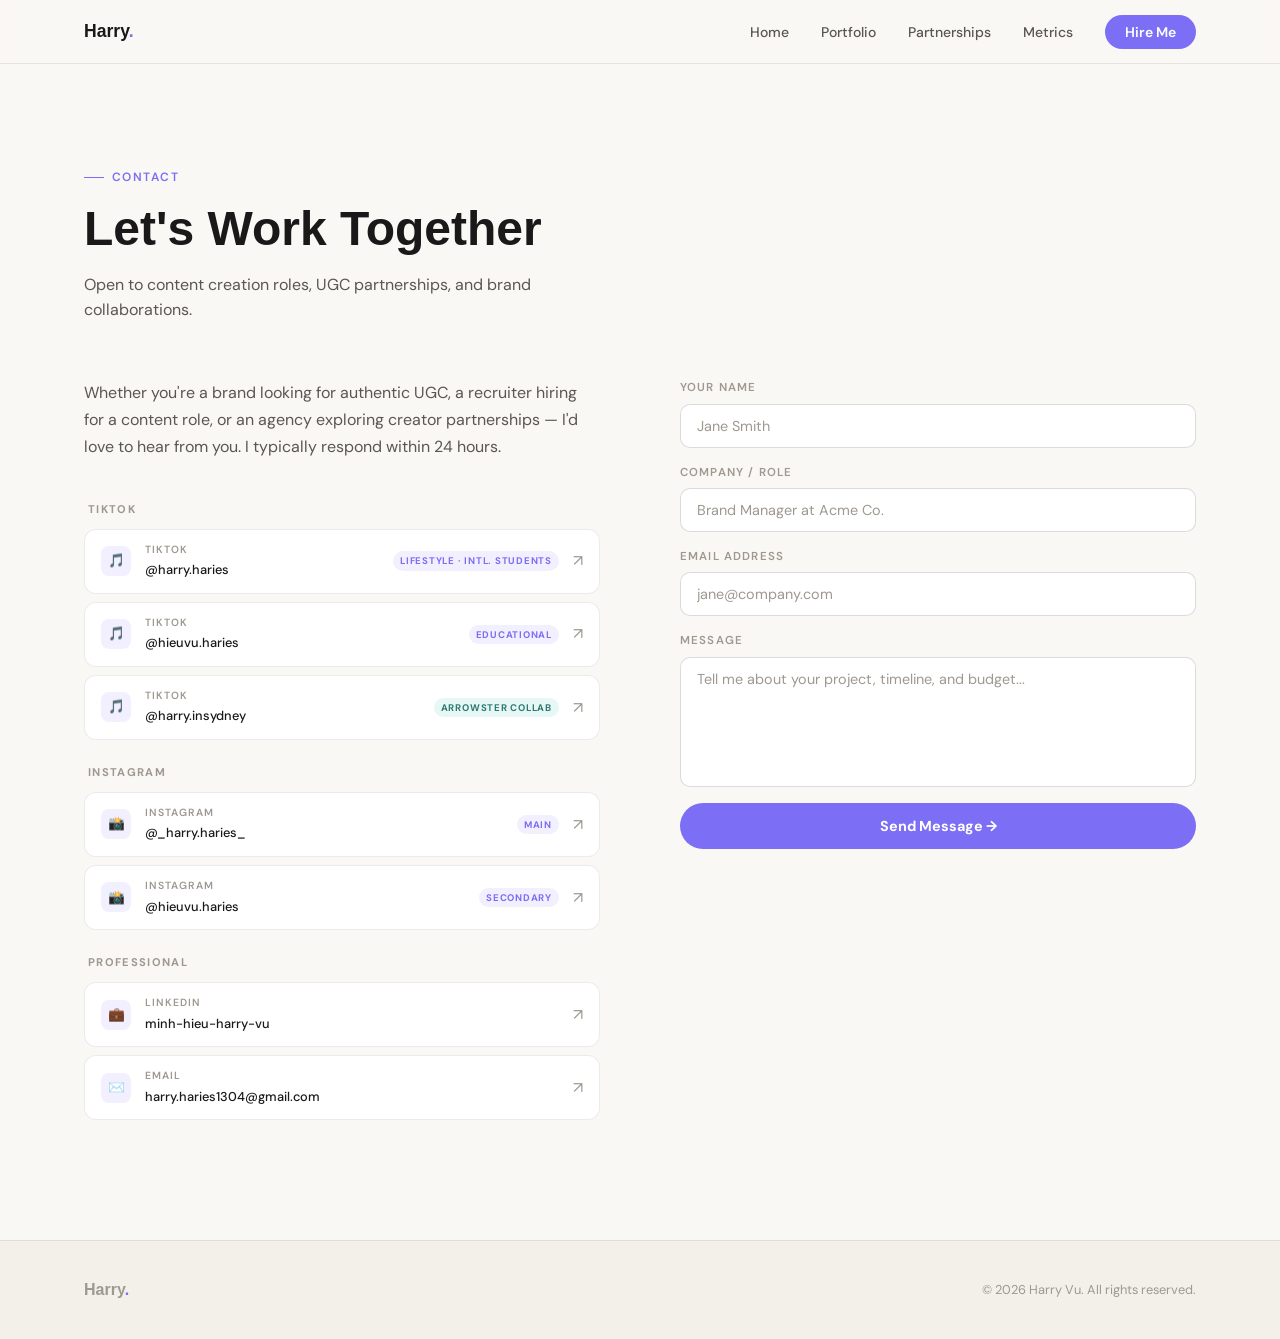
==== contact.html @ c38a1aeb "Add social media links and styles to contact page" ====
<!DOCTYPE html>
<html lang="en">
<head>
  <meta charset="UTF-8" />
  <meta name="viewport" content="width=device-width, initial-scale=1.0" />
  <title>Contact — Harry Vu</title>
  <link rel="stylesheet" href="styles.css" />
  <style>
    /* ---- Contact page extras ---- */
    .social-group {
      margin-bottom: 24px;
    }
    .social-group__label {
      font-size: 0.7rem;
      font-weight: 700;
      text-transform: uppercase;
      letter-spacing: 0.12em;
      color: var(--text-dim);
      margin-bottom: 10px;
      padding-left: 4px;
    }
    .social-group .contact-links {
      gap: 8px;
    }
    /* Compact variant for grouped links */
    .contact-link--compact {
      padding: 12px 16px;
    }
    .contact-link--compact .contact-link__icon {
      width: 30px;
      height: 30px;
      font-size: 0.85rem;
      border-radius: 8px;
    }
    .contact-link--compact .contact-link__platform {
      font-size: 0.65rem;
    }
    .contact-link--compact .contact-link__value {
      font-size: 0.8rem;
    }
    /* Channel badge */
    .contact-link__badge {
      font-size: 0.6rem;
      font-weight: 700;
      letter-spacing: 0.08em;
      text-transform: uppercase;
      background: var(--accent-dim);
      color: var(--accent);
      padding: 2px 7px;
      border-radius: 100px;
      white-space: nowrap;
    }
    .contact-link__badge--teal {
      background: rgba(124,212,200,0.18);
      color: #2e7a72;
    }
  </style>
</head>
<body>
 
  <nav class="nav">
    <div class="nav__inner">
      <a href="index.html" class="nav__logo">Harry<span>.</span></a>
      <ul class="nav__links">
        <li><a href="index.html">Home</a></li>
        <li><a href="portfolio.html">Portfolio</a></li>
        <li><a href="partnerships.html">Partnerships</a></li>
        <li><a href="metrics.html">Metrics</a></li>
        <li><a href="contact.html" class="nav__cta">Hire Me</a></li>
      </ul>
      <button class="nav__hamburger" aria-label="Menu">
        <span></span><span></span><span></span>
      </button>
    </div>
  </nav>
  <div class="nav__mobile">
    <a href="index.html">Home</a>
    <a href="portfolio.html">Portfolio</a>
    <a href="partnerships.html">Partnerships</a>
    <a href="metrics.html">Metrics</a>
    <a href="contact.html">Hire Me →</a>
  </div>
 
  <div style="padding-top: var(--nav-h);"></div>
  <section class="section">
    <div class="container">
 
      <span class="label fade-in">Contact</span>
      <h1 class="section-title fade-in delay-1">Let's Work Together</h1>
      <p class="section-sub fade-in delay-2">
        Open to content creation roles, UGC partnerships, and brand collaborations.
      </p>
 
      <div class="contact-grid fade-in delay-2">
 
        <!-- ===== LEFT: Social links grouped ===== -->
        <div>
          <p class="contact-cta">
            Whether you're a brand looking for authentic UGC, a recruiter hiring for a content role, or an agency exploring creator partnerships — I'd love to hear from you. I typically respond within 24 hours.
          </p>
 
          <!-- TikTok accounts -->
          <div class="social-group">
            <div class="social-group__label">TikTok</div>
            <div class="contact-links">
 
              <a href="https://www.tiktok.com/@harry.haries" target="_blank" rel="noopener" class="contact-link contact-link--compact">
                <div class="contact-link__icon">🎵</div>
                <div class="contact-link__text">
                  <div class="contact-link__platform">TikTok</div>
                  <div class="contact-link__value">@harry.haries</div>
                </div>
                <span class="contact-link__badge">Lifestyle · Intl. Students</span>
                <span class="contact-link__arrow">↗</span>
              </a>
 
              <a href="https://www.tiktok.com/@hieuvu.haries" target="_blank" rel="noopener" class="contact-link contact-link--compact">
                <div class="contact-link__icon">🎵</div>
                <div class="contact-link__text">
                  <div class="contact-link__platform">TikTok</div>
                  <div class="contact-link__value">@hieuvu.haries</div>
                </div>
                <span class="contact-link__badge">Educational</span>
                <span class="contact-link__arrow">↗</span>
              </a>
 
              <a href="https://www.tiktok.com/@harry.insydney" target="_blank" rel="noopener" class="contact-link contact-link--compact">
                <div class="contact-link__icon">🎵</div>
                <div class="contact-link__text">
                  <div class="contact-link__platform">TikTok</div>
                  <div class="contact-link__value">@harry.insydney</div>
                </div>
                <span class="contact-link__badge contact-link__badge--teal">Arrowster Collab</span>
                <span class="contact-link__arrow">↗</span>
              </a>
 
            </div>
          </div>
 
          <!-- Instagram accounts -->
          <div class="social-group">
            <div class="social-group__label">Instagram</div>
            <div class="contact-links">
 
              <a href="https://www.instagram.com/_harry.haries_" target="_blank" rel="noopener" class="contact-link contact-link--compact">
                <div class="contact-link__icon">📸</div>
                <div class="contact-link__text">
                  <div class="contact-link__platform">Instagram</div>
                  <div class="contact-link__value">@_harry.haries_</div>
                </div>
                <span class="contact-link__badge">Main</span>
                <span class="contact-link__arrow">↗</span>
              </a>
 
              <a href="https://www.instagram.com/hieuvu.haries" target="_blank" rel="noopener" class="contact-link contact-link--compact">
                <div class="contact-link__icon">📸</div>
                <div class="contact-link__text">
                  <div class="contact-link__platform">Instagram</div>
                  <div class="contact-link__value">@hieuvu.haries</div>
                </div>
                <span class="contact-link__badge">Secondary</span>
                <span class="contact-link__arrow">↗</span>
              </a>
 
            </div>
          </div>
 
          <!-- LinkedIn + Email -->
          <div class="social-group">
            <div class="social-group__label">Professional</div>
            <div class="contact-links">
 
              <a href="https://www.linkedin.com/in/minh-hieu-harry-vu" target="_blank" rel="noopener" class="contact-link contact-link--compact">
                <div class="contact-link__icon">💼</div>
                <div class="contact-link__text">
                  <div class="contact-link__platform">LinkedIn</div>
                  <div class="contact-link__value">minh-hieu-harry-vu</div>
                </div>
                <span class="contact-link__arrow">↗</span>
              </a>
 
              <a href="mailto:harry.haries1304@gmail.com" class="contact-link contact-link--compact">
                <div class="contact-link__icon">✉️</div>
                <div class="contact-link__text">
                  <div class="contact-link__platform">Email</div>
                  <div class="contact-link__value">harry.haries1304@gmail.com</div>
                </div>
                <span class="contact-link__arrow">↗</span>
              </a>
 
            </div>
          </div>
 
        </div>
 
        <!-- ===== RIGHT: Contact form ===== -->
        <div>
          <form id="contact-form" class="contact-form" novalidate>
 
            <div class="form-field">
              <label for="name">Your Name</label>
              <input type="text" id="name" name="name" placeholder="Jane Smith" required />
            </div>
 
            <div class="form-field">
              <label for="company">Company / Role</label>
              <input type="text" id="company" name="company" placeholder="Brand Manager at Acme Co." />
            </div>
 
            <div class="form-field">
              <label for="email">Email Address</label>
              <input type="email" id="email" name="email" placeholder="jane@company.com" required />
            </div>
 
            <div class="form-field">
              <label for="message">Message</label>
              <textarea id="message" name="message" placeholder="Tell me about your project, timeline, and budget..." required></textarea>
            </div>
 
            <button type="submit" class="form-submit">Send Message →</button>
 
            <div id="form-success" class="form-success">
              ✓ Message sent! I'll be in touch within 24 hours.
            </div>
 
          </form>
        </div>
 
      </div>
    </div>
  </section>
 
  <footer>
    <div class="footer__inner">
      <span class="footer__logo">Harry<span>.</span></span>
      <span class="footer__copy">© <span id="yr"></span> Harry Vu. All rights reserved.</span>
    </div>
  </footer>
 
  <script src="main.js"></script>
  <script>document.getElementById('yr').textContent = new Date().getFullYear();</script>
</body>
</html>
---- styles.css ----
/* ============================================
   HARRY VU PORTFOLIO — styles.css v2
   Light beige / pastel theme
   ============================================ */
@import url('https://fonts.googleapis.com/css2?family=Clash+Display:wght@400;500;600;700&family=DM+Sans:ital,wght@0,300;0,400;0,500;1,300&display=swap');

:root {
  --bg:           #faf8f4;
  --bg-2:         #f3f0ea;
  --bg-3:         #edeae2;
  --border:       rgba(0,0,0,0.08);
  --border-mid:   rgba(0,0,0,0.14);
  --accent:       #7c6ef5;
  --accent-dim:   rgba(124,110,245,0.10);
  --accent-2:     #f5a97c;
  --accent-3:     #7cd4c8;
  --text:         #1a1818;
  --text-mid:     #5a5650;
  --text-dim:     #9e9890;
  --white:        #ffffff;
  --font-display: 'Clash Display', sans-serif;
  --font-body:    'DM Sans', sans-serif;
  --nav-h:        64px;
  --max-w:        1160px;
  --section-py:   96px;
}

*, *::before, *::after { box-sizing: border-box; margin: 0; padding: 0; }
html { scroll-behavior: smooth; }
body {
  background: var(--bg);
  color: var(--text);
  font-family: var(--font-body);
  font-size: 16px;
  line-height: 1.6;
  -webkit-font-smoothing: antialiased;
}
img { display: block; max-width: 100%; }
a { color: inherit; text-decoration: none; }
button { cursor: pointer; border: none; background: none; font-family: inherit; }

/* NAV */
.nav {
  position: fixed; top: 0; left: 0; right: 0;
  height: var(--nav-h);
  background: rgba(250,248,244,0.88);
  backdrop-filter: blur(16px);
  -webkit-backdrop-filter: blur(16px);
  border-bottom: 1px solid var(--border);
  display: flex; align-items: center;
  z-index: 1000;
}
.nav__inner {
  width: 100%; max-width: var(--max-w);
  margin: 0 auto; padding: 0 24px;
  display: flex; align-items: center; justify-content: space-between;
}
.nav__logo { font-family: var(--font-display); font-weight: 700; font-size: 1.1rem; color: var(--text); }
.nav__logo span { color: var(--accent); }
.nav__links { display: flex; align-items: center; gap: 32px; list-style: none; }
.nav__links a { font-size: 0.875rem; font-weight: 500; color: var(--text-mid); transition: color 0.2s; }
.nav__links a:hover, .nav__links a.active { color: var(--text); }
.nav__cta {
  background: var(--accent) !important; color: var(--white) !important;
  padding: 8px 20px; border-radius: 100px; font-weight: 600 !important; font-size: 0.875rem;
  transition: opacity 0.2s !important;
}
.nav__cta:hover { opacity: 0.85; }
.nav__hamburger { display: none; flex-direction: column; gap: 5px; padding: 4px; }
.nav__hamburger span { display: block; width: 22px; height: 2px; background: var(--text); border-radius: 2px; transition: 0.3s; }
.nav__mobile {
  display: none; position: fixed; top: var(--nav-h); left: 0; right: 0;
  background: var(--bg-2); border-bottom: 1px solid var(--border);
  padding: 20px 24px; flex-direction: column; gap: 16px; z-index: 999;
}
.nav__mobile.open { display: flex; }
.nav__mobile a { font-size: 1rem; font-weight: 500; color: var(--text-mid); padding: 6px 0; border-bottom: 1px solid var(--border); }
.nav__mobile a:last-child { border-bottom: none; }

/* UTILITIES */
.container { max-width: var(--max-w); margin: 0 auto; padding: 0 24px; }
.section { padding: var(--section-py) 0; }
.section--alt { background: var(--bg-2); }
.label {
  display: inline-flex; align-items: center; gap: 8px;
  font-size: 0.75rem; font-weight: 600; letter-spacing: 0.12em; text-transform: uppercase;
  color: var(--accent); margin-bottom: 16px;
}
.label::before { content: ''; display: block; width: 20px; height: 1px; background: var(--accent); }
.section-title { font-family: var(--font-display); font-size: clamp(2rem,4vw,3rem); font-weight: 700; line-height: 1.1; color: var(--text); margin-bottom: 16px; }
.section-sub { font-size: 1rem; color: var(--text-mid); max-width: 540px; margin-bottom: 56px; }
.fade-in { opacity: 0; transform: translateY(24px); transition: opacity 0.55s ease, transform 0.55s ease; }
.fade-in.visible { opacity: 1; transform: translateY(0); }
.fade-in.delay-1 { transition-delay: 0.1s; }
.fade-in.delay-2 { transition-delay: 0.2s; }
.fade-in.delay-3 { transition-delay: 0.3s; }
.fade-in.delay-4 { transition-delay: 0.4s; }

/* HERO */
.hero { min-height: 100vh; display: flex; flex-direction: column; justify-content: flex-start; padding-top: var(--nav-h); position: relative; overflow: hidden; }
.hero__bg {
  position: absolute; inset: 0; pointer-events: none;
  background:
    radial-gradient(ellipse 600px 500px at 65% 35%, rgba(124,110,245,0.08) 0%, transparent 70%),
    radial-gradient(ellipse 400px 400px at 15% 75%, rgba(245,169,124,0.07) 0%, transparent 60%),
    radial-gradient(ellipse 300px 300px at 80% 80%, rgba(124,212,200,0.06) 0%, transparent 60%);
}
.hero__bg::after {
  content: ''; position: absolute; inset: 0;
  background-image: radial-gradient(circle, rgba(0,0,0,0.055) 1px, transparent 1px);
  background-size: 28px 28px;
}
.hero__content { position: relative; z-index: 1; max-width: var(--max-w); margin: 0 auto; padding: 0 24px; }
.hero__eyebrow { display: flex; align-items: center; gap: 10px; font-size: 0.8rem; font-weight: 600; letter-spacing: 0.14em; text-transform: uppercase; color: var(--text-dim); margin-bottom: 24px; }
.hero__eyebrow-dot { width: 7px; height: 7px; border-radius: 50%; background: var(--accent-3); animation: pulse 2s ease-in-out infinite; }
@keyframes pulse { 0%,100%{box-shadow:0 0 0 0 rgba(124,212,200,0.5)} 50%{box-shadow:0 0 0 8px rgba(124,212,200,0)} }
.hero__name { font-family: var(--font-display); font-size: clamp(3.5rem,9vw,8rem); font-weight: 700; line-height: 0.95; color: var(--text); letter-spacing: -0.02em; margin-bottom: 8px; }
.hero__name span { color: var(--accent); }
.hero__tagline { font-family: var(--font-display); font-size: clamp(1rem,2.5vw,1.4rem); font-weight: 400; color: var(--text-mid); margin-bottom: 40px; }
.hero__actions { display: flex; flex-wrap: wrap; gap: 14px; margin-bottom: 72px; }
.btn { display: inline-flex; align-items: center; gap: 8px; padding: 13px 26px; border-radius: 100px; font-size: 0.9rem; font-weight: 600; transition: all 0.2s; }
.btn--primary { background: var(--accent); color: var(--white); }
.btn--primary:hover { opacity: 0.88; transform: translateY(-1px); }
.btn--ghost { border: 1.5px solid var(--border-mid); color: var(--text); background: rgba(255,255,255,0.6); }
.btn--ghost:hover { border-color: var(--accent); color: var(--accent); background: var(--accent-dim); }
.hero__bio { max-width: 540px; font-size: 1rem; color: var(--text-mid); line-height: 1.75; margin-bottom: 56px; }
.stats-strip { display: flex; flex-wrap: wrap; gap: 1px; background: var(--border); border: 1px solid var(--border); border-radius: 16px; overflow: hidden; max-width: 580px; }
.stat { flex: 1; min-width: 140px; background: var(--white); padding: 24px 28px; text-align: center; }
.stat__number { font-family: var(--font-display); font-size: 1.85rem; font-weight: 700; color: var(--text); line-height: 1; margin-bottom: 6px; }
.stat__label { font-size: 0.72rem; font-weight: 500; text-transform: uppercase; letter-spacing: 0.1em; color: var(--text-dim); }

/* PORTFOLIO */
.filter-bar { margin-bottom: 40px; }
.filter-group { margin-bottom: 16px; }
.filter-group__label { font-size: 0.7rem; font-weight: 600; text-transform: uppercase; letter-spacing: 0.12em; color: var(--text-dim); margin-bottom: 10px; }
.filter-tabs { display: flex; flex-wrap: wrap; gap: 8px; }
.filter-tab { padding: 7px 16px; border-radius: 100px; font-size: 0.8rem; font-weight: 500; border: 1.5px solid var(--border-mid); color: var(--text-mid); background: var(--white); transition: all 0.2s; cursor: pointer; }
.filter-tab:hover { border-color: var(--accent); color: var(--accent); }
.filter-tab.active { background: var(--accent); color: var(--white); border-color: var(--accent); font-weight: 600; }
.video-grid { display: grid; grid-template-columns: repeat(auto-fill, minmax(200px, 1fr)); gap: 20px; }
.video-card { border-radius: 14px; overflow: hidden; border: 1px solid var(--border); background: var(--white); transition: transform 0.25s, box-shadow 0.25s; cursor: pointer; }
.video-card:hover { transform: translateY(-4px); box-shadow: 0 12px 32px rgba(0,0,0,0.09); }
.video-card__thumb { position: relative; padding-top: 177.78%; background: var(--bg-3); overflow: hidden; }
.video-card__thumb img { position: absolute; inset: 0; width: 100%; height: 100%; object-fit: cover; }
.video-card__thumb-placeholder { position: absolute; inset: 0; display: flex; flex-direction: column; align-items: center; justify-content: center; gap: 8px; background: linear-gradient(160deg, var(--bg-2) 0%, var(--bg-3) 100%); color: var(--text-dim); font-size: 0.75rem; text-align: center; padding: 16px; }
.video-card__thumb-placeholder svg { width: 28px; height: 28px; opacity: 0.3; }
.video-card__play { position: absolute; inset: 0; display: flex; align-items: center; justify-content: center; background: rgba(0,0,0,0); transition: background 0.2s; }
.video-card:hover .video-card__play { background: rgba(0,0,0,0.22); }
.video-card__play-btn { width: 44px; height: 44px; border-radius: 50%; background: rgba(255,255,255,0.95); display: flex; align-items: center; justify-content: center; opacity: 0; transform: scale(0.8); transition: opacity 0.2s, transform 0.2s; }
.video-card:hover .video-card__play-btn { opacity: 1; transform: scale(1); }
.video-card__play-btn svg { width: 16px; height: 16px; margin-left: 2px; }
.video-card__info { padding: 14px 14px 4px; }
.video-card__title { font-size: 0.875rem; font-weight: 600; color: var(--text); margin-bottom: 10px; line-height: 1.35; }
.video-card__tags { display: flex; flex-wrap: wrap; gap: 6px; }
.tag { font-size: 0.65rem; font-weight: 600; letter-spacing: 0.05em; text-transform: uppercase; padding: 3px 8px; border-radius: 100px; }
.tag--format { background: var(--accent-dim); color: var(--accent); }
.tag--niche { background: rgba(124,212,200,0.18); color: #2e7a72; }
.video-card__watch { display: block; margin: 12px 14px 14px; padding: 9px; border: 1.5px solid var(--border-mid); border-radius: 100px; font-size: 0.8rem; font-weight: 600; color: var(--text-mid); text-align: center; transition: all 0.2s; }
.video-card__watch:hover { border-color: var(--accent); color: var(--accent); background: var(--accent-dim); }

/* PARTNERSHIPS */
.partner-cards { display: grid; grid-template-columns: repeat(auto-fill, minmax(280px, 1fr)); gap: 20px; margin-bottom: 64px; }
.partner-card { background: var(--white); border: 1px solid var(--border); border-radius: 14px; padding: 28px; transition: box-shadow 0.2s; }
.partner-card:hover { box-shadow: 0 8px 24px rgba(0,0,0,0.07); }
.partner-card__logo { width: 60px; height: 60px; border-radius: 12px; background: var(--bg-2); border: 1px solid var(--border); display: flex; align-items: center; justify-content: center; margin-bottom: 20px; overflow: hidden; }
.partner-card__logo img { width: 100%; height: 100%; object-fit: contain; padding: 6px; }
.partner-card__name { font-family: var(--font-display); font-size: 1.15rem; font-weight: 700; color: var(--text); margin-bottom: 6px; }
.partner-card__type { font-size: 0.72rem; font-weight: 600; letter-spacing: 0.1em; text-transform: uppercase; color: var(--accent); margin-bottom: 12px; }
.partner-card__desc { font-size: 0.875rem; color: var(--text-mid); line-height: 1.6; }
.featured-partnership { border: 1.5px solid rgba(124,110,245,0.22); border-radius: 18px; background: linear-gradient(135deg, rgba(124,110,245,0.05) 0%, var(--white) 55%); padding: 48px; position: relative; overflow: hidden; }
.featured-partnership::before { content: ''; position: absolute; top: -80px; right: -80px; width: 300px; height: 300px; border-radius: 50%; background: radial-gradient(circle, rgba(245,169,124,0.1) 0%, transparent 70%); pointer-events: none; }
.featured-badge { display: inline-flex; align-items: center; gap: 6px; font-size: 0.7rem; font-weight: 700; letter-spacing: 0.12em; text-transform: uppercase; color: var(--accent); background: var(--accent-dim); border: 1px solid rgba(124,110,245,0.2); padding: 5px 14px; border-radius: 100px; margin-bottom: 24px; }
.featured-partnership__logo { width: 80px; height: 80px; border-radius: 16px; background: var(--bg-2); border: 1px solid var(--border); display: flex; align-items: center; justify-content: center; margin-bottom: 24px; overflow: hidden; }
.featured-partnership__logo img { width: 100%; height: 100%; object-fit: contain; padding: 8px; }
.featured-partnership__name { font-family: var(--font-display); font-size: 2rem; font-weight: 700; color: var(--text); margin-bottom: 6px; }
.featured-partnership__duration { font-size: 0.78rem; color: var(--text-dim); font-weight: 500; text-transform: uppercase; letter-spacing: 0.1em; margin-bottom: 20px; }
.featured-partnership__desc { font-size: 1rem; color: var(--text-mid); line-height: 1.72; max-width: 580px; margin-bottom: 36px; }
.featured-stats { display: flex; flex-wrap: wrap; gap: 16px; }
.featured-stat { background: var(--bg-2); border: 1px solid var(--border); border-radius: 12px; padding: 18px 24px; min-width: 140px; }
.featured-stat__val { font-family: var(--font-display); font-size: 1.5rem; font-weight: 700; color: var(--accent); margin-bottom: 4px; }
.featured-stat__label { font-size: 0.72rem; color: var(--text-dim); text-transform: uppercase; letter-spacing: 0.08em; }

/* METRICS */
.headline-stats { display: flex; flex-wrap: wrap; gap: 2px; background: var(--border); border: 1px solid var(--border); border-radius: 16px; overflow: hidden; margin-bottom: 56px; }
.headline-stat { flex: 1; min-width: 200px; background: var(--white); padding: 40px 36px; text-align: center; }
.headline-stat__num { font-family: var(--font-display); font-size: clamp(2.5rem,6vw,4.2rem); font-weight: 700; color: var(--text); line-height: 1; margin-bottom: 10px; }
.headline-stat__num.accent { color: var(--accent); }
.headline-stat__label { font-size: 0.78rem; font-weight: 500; text-transform: uppercase; letter-spacing: 0.12em; color: var(--text-dim); }
.metrics-grid { display: grid; grid-template-columns: repeat(auto-fill, minmax(220px, 1fr)); gap: 16px; margin-bottom: 56px; }
.metric-card { background: var(--white); border: 1px solid var(--border); border-radius: 14px; padding: 24px; }
.metric-card__icon { width: 36px; height: 36px; border-radius: 10px; background: var(--accent-dim); display: flex; align-items: center; justify-content: center; margin-bottom: 16px; font-size: 1rem; }
.metric-card__val { font-family: var(--font-display); font-size: 1.45rem; font-weight: 700; color: var(--text); margin-bottom: 4px; }
.metric-card__label { font-size: 0.78rem; color: var(--text-dim); text-transform: uppercase; letter-spacing: 0.08em; }
.perf-title { font-family: var(--font-display); font-size: 1.2rem; font-weight: 700; color: var(--text); margin-bottom: 28px; }
.perf-bars { display: flex; flex-direction: column; gap: 20px; }
.perf-bar-row { display: grid; grid-template-columns: 180px 1fr 60px; align-items: center; gap: 16px; }
.perf-bar-label { font-size: 0.875rem; color: var(--text-mid); font-weight: 500; }
.perf-bar-track { height: 7px; background: var(--bg-3); border-radius: 100px; overflow: hidden; }
.perf-bar-fill { height: 100%; background: linear-gradient(90deg, var(--accent), var(--accent-3)); border-radius: 100px; width: 0; transition: width 1s cubic-bezier(0.4,0,0.2,1); }
.perf-bar-pct { font-size: 0.8rem; font-weight: 600; color: var(--text-mid); text-align: right; }

/* CONTACT */
.contact-grid { display: grid; grid-template-columns: 1fr 1fr; gap: 80px; align-items: start; }
.contact-cta { font-size: 1rem; color: var(--text-mid); line-height: 1.7; margin-bottom: 40px; }
.contact-links { display: flex; flex-direction: column; gap: 12px; }
.contact-link { display: flex; align-items: center; gap: 14px; padding: 16px 20px; border: 1px solid var(--border); border-radius: 12px; background: var(--white); transition: box-shadow 0.2s, border-color 0.2s; }
.contact-link:hover { border-color: var(--accent); box-shadow: 0 4px 16px rgba(124,110,245,0.1); }
.contact-link__icon { width: 36px; height: 36px; border-radius: 10px; background: var(--accent-dim); display: flex; align-items: center; justify-content: center; flex-shrink: 0; font-size: 1rem; }
.contact-link__text { flex: 1; }
.contact-link__platform { font-size: 0.7rem; font-weight: 600; text-transform: uppercase; letter-spacing: 0.1em; color: var(--text-dim); margin-bottom: 2px; }
.contact-link__value { font-size: 0.875rem; font-weight: 500; color: var(--text); }
.contact-link__arrow { color: var(--text-dim); font-size: 1rem; }
.contact-form { display: flex; flex-direction: column; gap: 16px; }
.form-field { display: flex; flex-direction: column; gap: 6px; }
.form-field label { font-size: 0.72rem; font-weight: 600; text-transform: uppercase; letter-spacing: 0.1em; color: var(--text-dim); }
.form-field input, .form-field textarea { background: var(--white); border: 1.5px solid var(--border-mid); border-radius: 10px; padding: 12px 16px; font-family: var(--font-body); font-size: 0.9rem; color: var(--text); transition: border-color 0.2s, box-shadow 0.2s; resize: none; outline: none; }
.form-field input::placeholder, .form-field textarea::placeholder { color: var(--text-dim); }
.form-field input:focus, .form-field textarea:focus { border-color: var(--accent); box-shadow: 0 0 0 3px var(--accent-dim); }
.form-field textarea { height: 130px; }
.form-submit { padding: 14px 28px; background: var(--accent); color: var(--white); border-radius: 100px; font-size: 0.9rem; font-weight: 700; transition: opacity 0.2s, transform 0.2s; }
.form-submit:hover { opacity: 0.88; transform: translateY(-1px); }
.form-success { display: none; background: rgba(124,212,200,0.15); border: 1px solid rgba(124,212,200,0.4); border-radius: 10px; padding: 14px 18px; font-size: 0.875rem; color: #2a7a72; font-weight: 500; }
.form-success.visible { display: block; }

/* FOOTER */
footer { background: var(--bg-2); border-top: 1px solid var(--border); padding: 36px 0; }
.footer__inner { max-width: var(--max-w); margin: 0 auto; padding: 0 24px; display: flex; align-items: center; justify-content: space-between; flex-wrap: wrap; gap: 16px; }
.footer__logo { font-family: var(--font-display); font-size: 1rem; font-weight: 700; color: var(--text-dim); }
.footer__logo span { color: var(--accent); }
.footer__copy { font-size: 0.8rem; color: var(--text-dim); }

/* RESPONSIVE */
@media (max-width: 768px) {
  :root { --section-py: 60px; }
  .nav__links { display: none; }
  .nav__hamburger { display: flex; }
  .hero__name { font-size: clamp(2.8rem,14vw,5rem); }
  .stats-strip { max-width: 100%; }
  .stat { min-width: 0; padding: 18px 16px; }
  .stat__number { font-size: 1.5rem; }
  .contact-grid { grid-template-columns: 1fr; gap: 48px; }
  .perf-bar-row { grid-template-columns: 1fr; gap: 8px; }
  .featured-partnership { padding: 28px 22px; }
  .headline-stat { min-width: 160px; padding: 28px 20px; }
  .footer__inner { flex-direction: column; text-align: center; }
}
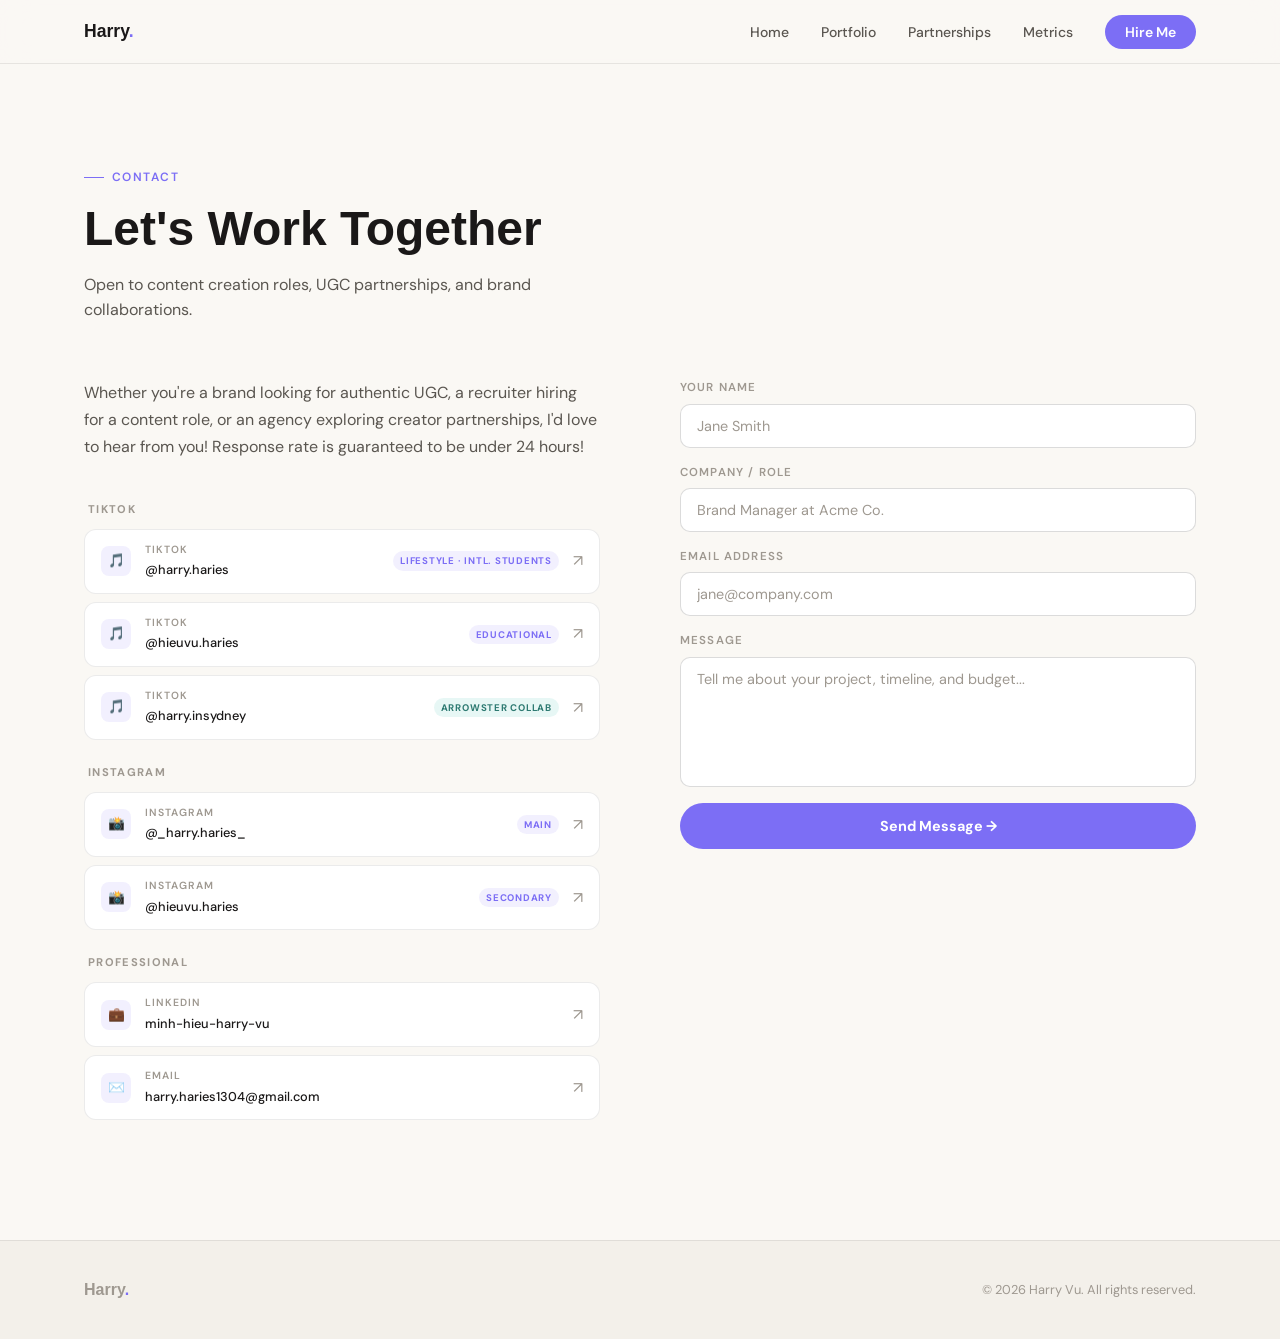
==== commit 8d32155a: "Revise contact message for clarity and tone" ====
--- a/contact.html
+++ b/contact.html
@@ -57,7 +57,7 @@
   </style>
 </head>
 <body>
- 
+
   <nav class="nav">
     <div class="nav__inner">
       <a href="index.html" class="nav__logo">Harry<span>.</span></a>
@@ -80,30 +80,30 @@
     <a href="metrics.html">Metrics</a>
     <a href="contact.html">Hire Me →</a>
   </div>
- 
+
   <div style="padding-top: var(--nav-h);"></div>
   <section class="section">
     <div class="container">
- 
+
       <span class="label fade-in">Contact</span>
       <h1 class="section-title fade-in delay-1">Let's Work Together</h1>
       <p class="section-sub fade-in delay-2">
         Open to content creation roles, UGC partnerships, and brand collaborations.
       </p>
- 
+
       <div class="contact-grid fade-in delay-2">
- 
+
         <!-- ===== LEFT: Social links grouped ===== -->
         <div>
           <p class="contact-cta">
-            Whether you're a brand looking for authentic UGC, a recruiter hiring for a content role, or an agency exploring creator partnerships — I'd love to hear from you. I typically respond within 24 hours.
+            Whether you're a brand looking for authentic UGC, a recruiter hiring for a content role, or an agency exploring creator partnerships, I'd love to hear from you! Response rate is guaranteed to be under 24 hours!
           </p>
- 
+
           <!-- TikTok accounts -->
           <div class="social-group">
             <div class="social-group__label">TikTok</div>
             <div class="contact-links">
- 
+
               <a href="https://www.tiktok.com/@harry.haries" target="_blank" rel="noopener" class="contact-link contact-link--compact">
                 <div class="contact-link__icon">🎵</div>
                 <div class="contact-link__text">
@@ -113,7 +113,7 @@
                 <span class="contact-link__badge">Lifestyle · Intl. Students</span>
                 <span class="contact-link__arrow">↗</span>
               </a>
- 
+
               <a href="https://www.tiktok.com/@hieuvu.haries" target="_blank" rel="noopener" class="contact-link contact-link--compact">
                 <div class="contact-link__icon">🎵</div>
                 <div class="contact-link__text">
@@ -123,7 +123,7 @@
                 <span class="contact-link__badge">Educational</span>
                 <span class="contact-link__arrow">↗</span>
               </a>
- 
+
               <a href="https://www.tiktok.com/@harry.insydney" target="_blank" rel="noopener" class="contact-link contact-link--compact">
                 <div class="contact-link__icon">🎵</div>
                 <div class="contact-link__text">
@@ -133,15 +133,15 @@
                 <span class="contact-link__badge contact-link__badge--teal">Arrowster Collab</span>
                 <span class="contact-link__arrow">↗</span>
               </a>
- 
+
             </div>
           </div>
- 
+
           <!-- Instagram accounts -->
           <div class="social-group">
             <div class="social-group__label">Instagram</div>
             <div class="contact-links">
- 
+
               <a href="https://www.instagram.com/_harry.haries_" target="_blank" rel="noopener" class="contact-link contact-link--compact">
                 <div class="contact-link__icon">📸</div>
                 <div class="contact-link__text">
@@ -151,7 +151,7 @@
                 <span class="contact-link__badge">Main</span>
                 <span class="contact-link__arrow">↗</span>
               </a>
- 
+
               <a href="https://www.instagram.com/hieuvu.haries" target="_blank" rel="noopener" class="contact-link contact-link--compact">
                 <div class="contact-link__icon">📸</div>
                 <div class="contact-link__text">
@@ -161,15 +161,15 @@
                 <span class="contact-link__badge">Secondary</span>
                 <span class="contact-link__arrow">↗</span>
               </a>
- 
+
             </div>
           </div>
- 
+
           <!-- LinkedIn + Email -->
           <div class="social-group">
             <div class="social-group__label">Professional</div>
             <div class="contact-links">
- 
+
               <a href="https://www.linkedin.com/in/minh-hieu-harry-vu" target="_blank" rel="noopener" class="contact-link contact-link--compact">
                 <div class="contact-link__icon">💼</div>
                 <div class="contact-link__text">
@@ -178,7 +178,7 @@
                 </div>
                 <span class="contact-link__arrow">↗</span>
               </a>
- 
+
               <a href="mailto:harry.haries1304@gmail.com" class="contact-link contact-link--compact">
                 <div class="contact-link__icon">✉️</div>
                 <div class="contact-link__text">
@@ -187,56 +187,56 @@
                 </div>
                 <span class="contact-link__arrow">↗</span>
               </a>
- 
+
             </div>
           </div>
- 
+
         </div>
- 
+
         <!-- ===== RIGHT: Contact form ===== -->
         <div>
           <form id="contact-form" class="contact-form" novalidate>
- 
+
             <div class="form-field">
               <label for="name">Your Name</label>
               <input type="text" id="name" name="name" placeholder="Jane Smith" required />
             </div>
- 
+
             <div class="form-field">
               <label for="company">Company / Role</label>
               <input type="text" id="company" name="company" placeholder="Brand Manager at Acme Co." />
             </div>
- 
+
             <div class="form-field">
               <label for="email">Email Address</label>
               <input type="email" id="email" name="email" placeholder="jane@company.com" required />
             </div>
- 
+
             <div class="form-field">
               <label for="message">Message</label>
               <textarea id="message" name="message" placeholder="Tell me about your project, timeline, and budget..." required></textarea>
             </div>
- 
+
             <button type="submit" class="form-submit">Send Message →</button>
- 
+
             <div id="form-success" class="form-success">
               ✓ Message sent! I'll be in touch within 24 hours.
             </div>
- 
+
           </form>
         </div>
- 
+
       </div>
     </div>
   </section>
- 
+
   <footer>
     <div class="footer__inner">
       <span class="footer__logo">Harry<span>.</span></span>
       <span class="footer__copy">© <span id="yr"></span> Harry Vu. All rights reserved.</span>
     </div>
   </footer>
- 
+
   <script src="main.js"></script>
   <script>document.getElementById('yr').textContent = new Date().getFullYear();</script>
 </body>
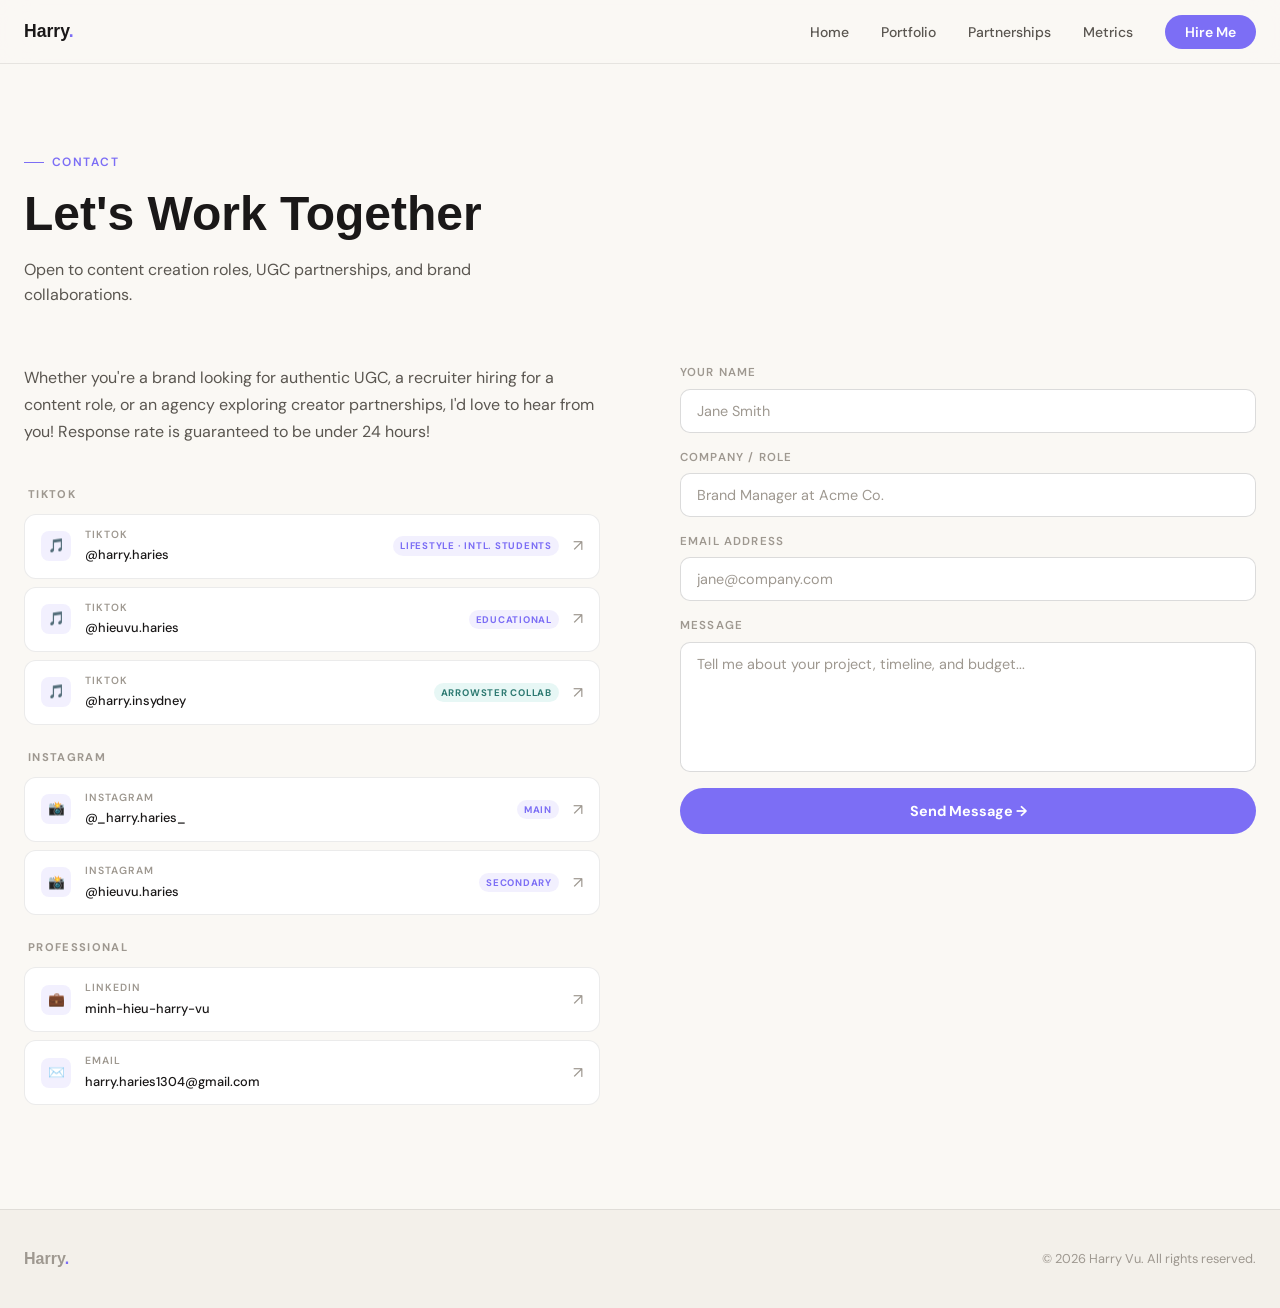
==== commit f4a9f774: "Update viewport meta tag for maximum scale" ====
--- a/contact.html
+++ b/contact.html
@@ -2,7 +2,7 @@
 <html lang="en">
 <head>
   <meta charset="UTF-8" />
-  <meta name="viewport" content="width=device-width, initial-scale=1.0" />
+  <meta name="viewport" content="width=device-width, initial-scale=1.0, maximum-scale=1.0" />
   <title>Contact — Harry Vu</title>
   <link rel="stylesheet" href="styles.css" />
   <style>
--- a/styles.css
+++ b/styles.css
@@ -21,8 +21,8 @@
   --font-display: 'Clash Display', sans-serif;
   --font-body:    'DM Sans', sans-serif;
   --nav-h:        64px;
-  --max-w:        1160px;
-  --section-py:   96px;
+  --max-w:        1400px;
+  --section-py:   80px;
 }
 
 *, *::before, *::after { box-sizing: border-box; margin: 0; padding: 0; }
@@ -31,7 +31,7 @@
   background: var(--bg);
   color: var(--text);
   font-family: var(--font-body);
-  font-size: 16px;
+  font-size: 17px;
   line-height: 1.6;
   -webkit-font-smoothing: antialiased;
 }
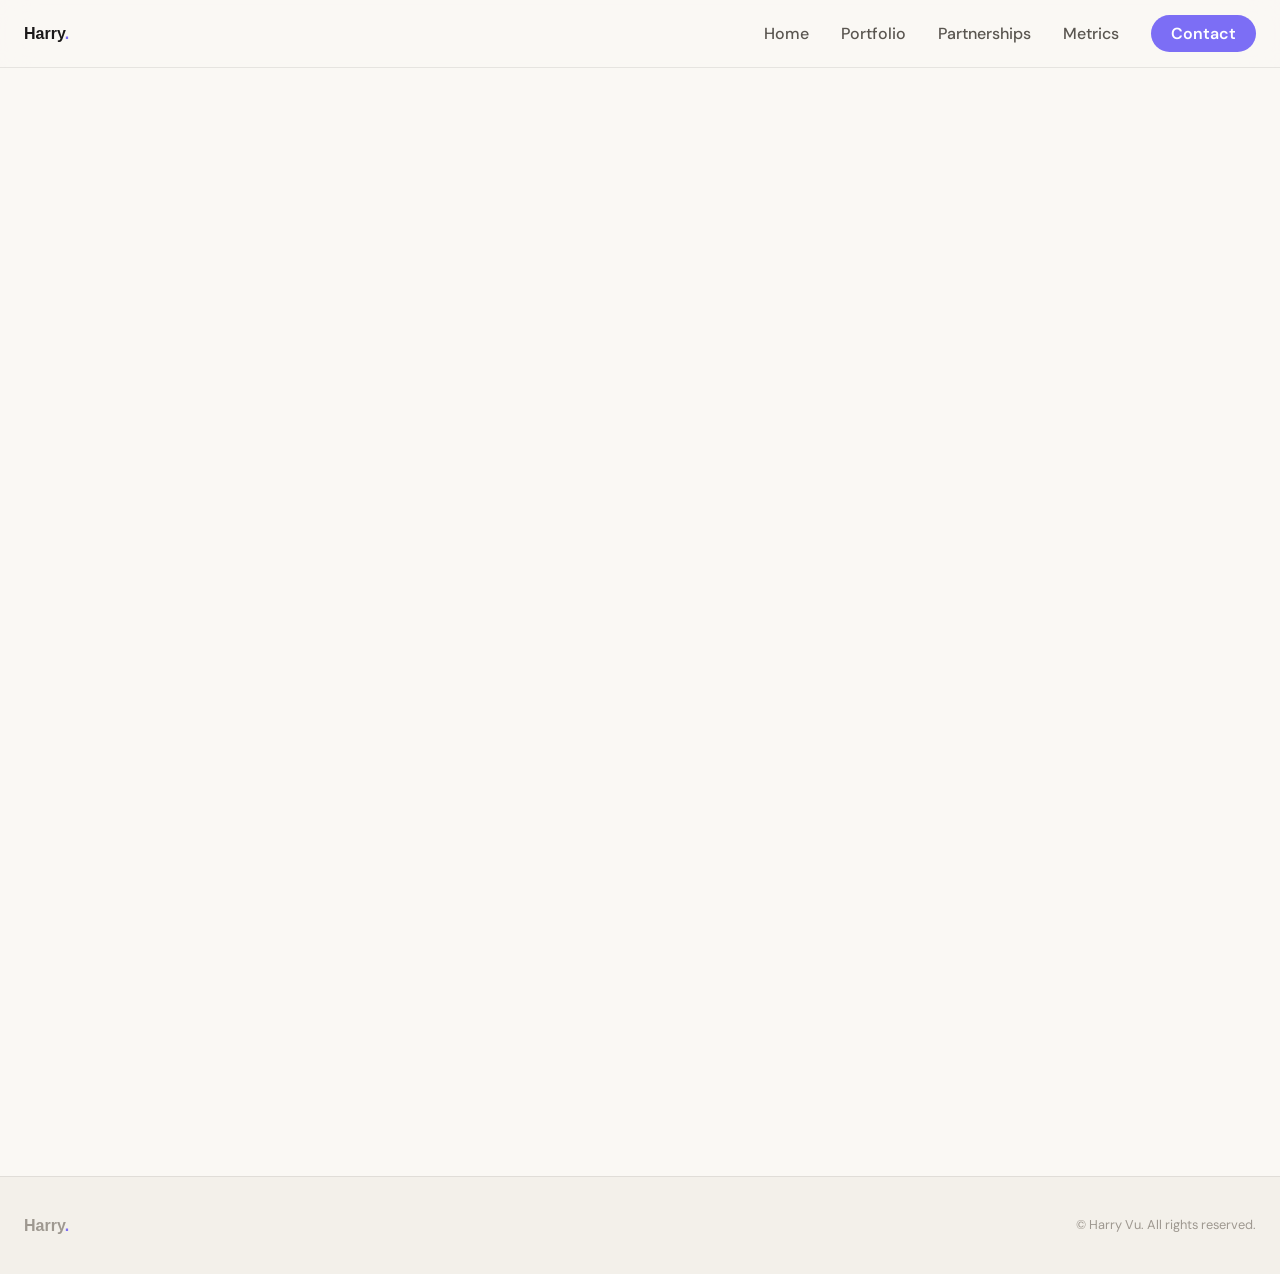
==== commit 0454b52f: "Add files via upload" ====
--- a/contact.html
+++ b/contact.html
@@ -2,62 +2,13 @@
 <html lang="en">
 <head>
   <meta charset="UTF-8" />
-  <meta name="viewport" content="width=device-width, initial-scale=1.0, maximum-scale=1.0" />
+  <meta name="viewport" content="width=device-width, initial-scale=1.0" />
   <title>Contact — Harry Vu</title>
   <link rel="stylesheet" href="styles.css" />
-  <style>
-    /* ---- Contact page extras ---- */
-    .social-group {
-      margin-bottom: 24px;
-    }
-    .social-group__label {
-      font-size: 0.7rem;
-      font-weight: 700;
-      text-transform: uppercase;
-      letter-spacing: 0.12em;
-      color: var(--text-dim);
-      margin-bottom: 10px;
-      padding-left: 4px;
-    }
-    .social-group .contact-links {
-      gap: 8px;
-    }
-    /* Compact variant for grouped links */
-    .contact-link--compact {
-      padding: 12px 16px;
-    }
-    .contact-link--compact .contact-link__icon {
-      width: 30px;
-      height: 30px;
-      font-size: 0.85rem;
-      border-radius: 8px;
-    }
-    .contact-link--compact .contact-link__platform {
-      font-size: 0.65rem;
-    }
-    .contact-link--compact .contact-link__value {
-      font-size: 0.8rem;
-    }
-    /* Channel badge */
-    .contact-link__badge {
-      font-size: 0.6rem;
-      font-weight: 700;
-      letter-spacing: 0.08em;
-      text-transform: uppercase;
-      background: var(--accent-dim);
-      color: var(--accent);
-      padding: 2px 7px;
-      border-radius: 100px;
-      white-space: nowrap;
-    }
-    .contact-link__badge--teal {
-      background: rgba(124,212,200,0.18);
-      color: #2e7a72;
-    }
-  </style>
 </head>
 <body>
 
+  <!-- ============ NAV ============ -->
   <nav class="nav">
     <div class="nav__inner">
       <a href="index.html" class="nav__logo">Harry<span>.</span></a>
@@ -66,7 +17,7 @@
         <li><a href="portfolio.html">Portfolio</a></li>
         <li><a href="partnerships.html">Partnerships</a></li>
         <li><a href="metrics.html">Metrics</a></li>
-        <li><a href="contact.html" class="nav__cta">Hire Me</a></li>
+        <li><a href="contact.html" class="nav__cta">Contact</a></li>
       </ul>
       <button class="nav__hamburger" aria-label="Menu">
         <span></span><span></span><span></span>
@@ -78,122 +29,107 @@
     <a href="portfolio.html">Portfolio</a>
     <a href="partnerships.html">Partnerships</a>
     <a href="metrics.html">Metrics</a>
-    <a href="contact.html">Hire Me →</a>
+    <a href="contact.html">Contact →</a>
   </div>
 
+  <!-- ============ PAGE HEADER ============ -->
   <div style="padding-top: var(--nav-h);"></div>
   <section class="section">
     <div class="container">
 
       <span class="label fade-in">Contact</span>
       <h1 class="section-title fade-in delay-1">Let's Work Together</h1>
+      <!-- === UPDATE: Edit the CTA line below === -->
       <p class="section-sub fade-in delay-2">
         Open to content creation roles, UGC partnerships, and brand collaborations.
       </p>
 
       <div class="contact-grid fade-in delay-2">
 
-        <!-- ===== LEFT: Social links grouped ===== -->
+        <!-- ============ LEFT: Contact channels ============ -->
         <div>
           <p class="contact-cta">
-            Whether you're a brand looking for authentic UGC, a recruiter hiring for a content role, or an agency exploring creator partnerships, I'd love to hear from you! Response rate is guaranteed to be under 24 hours!
+            <!-- === UPDATE: Personalise this blurb if needed === -->
+            Whether you're a brand looking for authentic UGC, a recruiter hiring for a content role, or an agency exploring creator partnerships — I'd love to hear from you. I typically respond within 24 hours.
           </p>
 
-          <!-- TikTok accounts -->
-          <div class="social-group">
-            <div class="social-group__label">TikTok</div>
-            <div class="contact-links">
+          <div class="contact-links">
 
-              <a href="https://www.tiktok.com/@harry.haries" target="_blank" rel="noopener" class="contact-link contact-link--compact">
-                <div class="contact-link__icon">🎵</div>
-                <div class="contact-link__text">
-                  <div class="contact-link__platform">TikTok</div>
-                  <div class="contact-link__value">@harry.haries</div>
-                </div>
-                <span class="contact-link__badge">Lifestyle · Intl. Students</span>
-                <span class="contact-link__arrow">↗</span>
-              </a>
+            <!-- Email -->
+            <!-- === UPDATE: Replace email address if different === -->
+            <a href="/cdn-cgi/l/email-protection#492420272121202c3c3f3c67787a797d092e24282025672a2624" class="contact-link">
+              <div class="contact-link__icon">✉️</div>
+              <div class="contact-link__text">
+                <div class="contact-link__platform">Email</div>
+                <div class="contact-link__value"><span class="__cf_email__" data-cfemail="deb3b7b0b6b6b7bbaba8abf0efedeeea9eb9b3bfb7b2f0bdb1b3">[email&#160;protected]</span></div>
+              </div>
+              <span class="contact-link__arrow">↗</span>
+            </a>
 
-              <a href="https://www.tiktok.com/@hieuvu.haries" target="_blank" rel="noopener" class="contact-link contact-link--compact">
-                <div class="contact-link__icon">🎵</div>
-                <div class="contact-link__text">
-                  <div class="contact-link__platform">TikTok</div>
-                  <div class="contact-link__value">@hieuvu.haries</div>
-                </div>
-                <span class="contact-link__badge">Educational</span>
-                <span class="contact-link__arrow">↗</span>
-              </a>
+            <!-- LinkedIn -->
+            <!-- === UPDATE: Replace LinkedIn URL if different === -->
+            <a href="https://www.linkedin.com/in/minh-hieu-harry-vu" target="_blank" rel="noopener" class="contact-link">
+              <div class="contact-link__icon">💼</div>
+              <div class="contact-link__text">
+                <div class="contact-link__platform">LinkedIn</div>
+                <div class="contact-link__value">minh-hieu-harry-vu</div>
+              </div>
+              <span class="contact-link__arrow">↗</span>
+            </a>
 
-              <a href="https://www.tiktok.com/@harry.insydney" target="_blank" rel="noopener" class="contact-link contact-link--compact">
-                <div class="contact-link__icon">🎵</div>
-                <div class="contact-link__text">
-                  <div class="contact-link__platform">TikTok</div>
-                  <div class="contact-link__value">@harry.insydney</div>
-                </div>
-                <span class="contact-link__badge contact-link__badge--teal">Arrowster Collab</span>
-                <span class="contact-link__arrow">↗</span>
-              </a>
+            <!-- TikTok -->
+            <a href="https://www.tiktok.com/@harry.haries" target="_blank" rel="noopener" class="contact-link">
+              <div class="contact-link__icon">🎵</div>
+              <div class="contact-link__text">
+                <div class="contact-link__platform">TikTok</div>
+                <div class="contact-link__value">@harry.haries</div>
+              </div>
+              <span class="contact-link__arrow">↗</span>
+            </a>
 
-            </div>
+            <a href="https://www.tiktok.com/@hieuvu.haries" target="_blank" rel="noopener" class="contact-link">
+              <div class="contact-link__icon">🎵</div>
+              <div class="contact-link__text">
+                <div class="contact-link__platform">TikTok</div>
+                <div class="contact-link__value">@hieuvu.haries</div>
+              </div>
+              <span class="contact-link__arrow">↗</span>
+            </a>
+
+            <a href="https://www.tiktok.com/@harry.insydney" target="_blank" rel="noopener" class="contact-link">
+              <div class="contact-link__icon">🎵</div>
+              <div class="contact-link__text">
+                <div class="contact-link__platform">TikTok</div>
+                <div class="contact-link__value">@harry.insydney</div>
+              </div>
+              <span class="contact-link__arrow">↗</span>
+            </a>
+
+            <!-- Instagram -->
+            <a href="https://www.instagram.com/_harry.haries_/" target="_blank" rel="noopener" class="contact-link">
+              <div class="contact-link__icon">📸</div>
+              <div class="contact-link__text">
+                <div class="contact-link__platform">Instagram</div>
+                <div class="contact-link__value">@_harry.haries_</div>
+              </div>
+              <span class="contact-link__arrow">↗</span>
+            </a>
+
+            <a href="https://www.instagram.com/hieuvu.haries/" target="_blank" rel="noopener" class="contact-link">
+              <div class="contact-link__icon">📸</div>
+              <div class="contact-link__text">
+                <div class="contact-link__platform">Instagram</div>
+                <div class="contact-link__value">@hieuvu.haries</div>
+              </div>
+              <span class="contact-link__arrow">↗</span>
+            </a>
+
           </div>
-
-          <!-- Instagram accounts -->
-          <div class="social-group">
-            <div class="social-group__label">Instagram</div>
-            <div class="contact-links">
-
-              <a href="https://www.instagram.com/_harry.haries_" target="_blank" rel="noopener" class="contact-link contact-link--compact">
-                <div class="contact-link__icon">📸</div>
-                <div class="contact-link__text">
-                  <div class="contact-link__platform">Instagram</div>
-                  <div class="contact-link__value">@_harry.haries_</div>
-                </div>
-                <span class="contact-link__badge">Main</span>
-                <span class="contact-link__arrow">↗</span>
-              </a>
-
-              <a href="https://www.instagram.com/hieuvu.haries" target="_blank" rel="noopener" class="contact-link contact-link--compact">
-                <div class="contact-link__icon">📸</div>
-                <div class="contact-link__text">
-                  <div class="contact-link__platform">Instagram</div>
-                  <div class="contact-link__value">@hieuvu.haries</div>
-                </div>
-                <span class="contact-link__badge">Secondary</span>
-                <span class="contact-link__arrow">↗</span>
-              </a>
-
-            </div>
-          </div>
-
-          <!-- LinkedIn + Email -->
-          <div class="social-group">
-            <div class="social-group__label">Professional</div>
-            <div class="contact-links">
-
-              <a href="https://www.linkedin.com/in/minh-hieu-harry-vu" target="_blank" rel="noopener" class="contact-link contact-link--compact">
-                <div class="contact-link__icon">💼</div>
-                <div class="contact-link__text">
-                  <div class="contact-link__platform">LinkedIn</div>
-                  <div class="contact-link__value">minh-hieu-harry-vu</div>
-                </div>
-                <span class="contact-link__arrow">↗</span>
-              </a>
-
-              <a href="mailto:harry.haries1304@gmail.com" class="contact-link contact-link--compact">
-                <div class="contact-link__icon">✉️</div>
-                <div class="contact-link__text">
-                  <div class="contact-link__platform">Email</div>
-                  <div class="contact-link__value">harry.haries1304@gmail.com</div>
-                </div>
-                <span class="contact-link__arrow">↗</span>
-              </a>
-
-            </div>
-          </div>
-
         </div>
 
-        <!-- ===== RIGHT: Contact form ===== -->
+        <!-- ============ RIGHT: Contact form ============ -->
+        <!-- === TO DO: Wire up form to Formspree (formspree.io) or Netlify Forms for real submissions.
+             See main.js initContactForm() for where to add backend logic. === -->
         <div>
           <form id="contact-form" class="contact-form" novalidate>
 
@@ -230,14 +166,10 @@
     </div>
   </section>
 
+  <!-- ============ FOOTER ============ -->
   <footer>
     <div class="footer__inner">
       <span class="footer__logo">Harry<span>.</span></span>
       <span class="footer__copy">© <span id="yr"></span> Harry Vu. All rights reserved.</span>
     </div>
-  </footer>
-
-  <script src="main.js"></script>
-  <script>document.getElementById('yr').textContent = new Date().getFullYear();</script>
-</body>
-</html>
+  </f
--- a/styles.css
+++ b/styles.css
@@ -20,8 +20,8 @@
   --white:        #ffffff;
   --font-display: 'Clash Display', sans-serif;
   --font-body:    'DM Sans', sans-serif;
-  --nav-h:        64px;
-  --max-w:        1400px;
+  --nav-h:        68px;
+  --max-w:        1600px;
   --section-py:   80px;
 }
 
@@ -55,14 +55,14 @@
   margin: 0 auto; padding: 0 24px;
   display: flex; align-items: center; justify-content: space-between;
 }
-.nav__logo { font-family: var(--font-display); font-weight: 700; font-size: 1.1rem; color: var(--text); }
+.nav__logo { font-family: var(--font-display); font-weight: 700; font-size: 1rem; color: var(--text); }
 .nav__logo span { color: var(--accent); }
 .nav__links { display: flex; align-items: center; gap: 32px; list-style: none; }
-.nav__links a { font-size: 0.875rem; font-weight: 500; color: var(--text-mid); transition: color 0.2s; }
+.nav__links a { font-size: 1rem; font-weight: 500; color: var(--text-mid); transition: color 0.2s; }
 .nav__links a:hover, .nav__links a.active { color: var(--text); }
 .nav__cta {
   background: var(--accent) !important; color: var(--white) !important;
-  padding: 8px 20px; border-radius: 100px; font-weight: 600 !important; font-size: 0.875rem;
+  padding: 8px 20px; border-radius: 100px; font-weight: 600 !important; font-size: 1rem;
   transition: opacity 0.2s !important;
 }
 .nav__cta:hover { opacity: 0.85; }
@@ -78,7 +78,7 @@
 .nav__mobile a:last-child { border-bottom: none; }
 
 /* UTILITIES */
-.container { max-width: var(--max-w); margin: 0 auto; padding: 0 24px; }
+.container { max-width: var(--max-w); margin: 0 auto; padding: 0 48px; }
 .section { padding: var(--section-py) 0; }
 .section--alt { background: var(--bg-2); }
 .label {
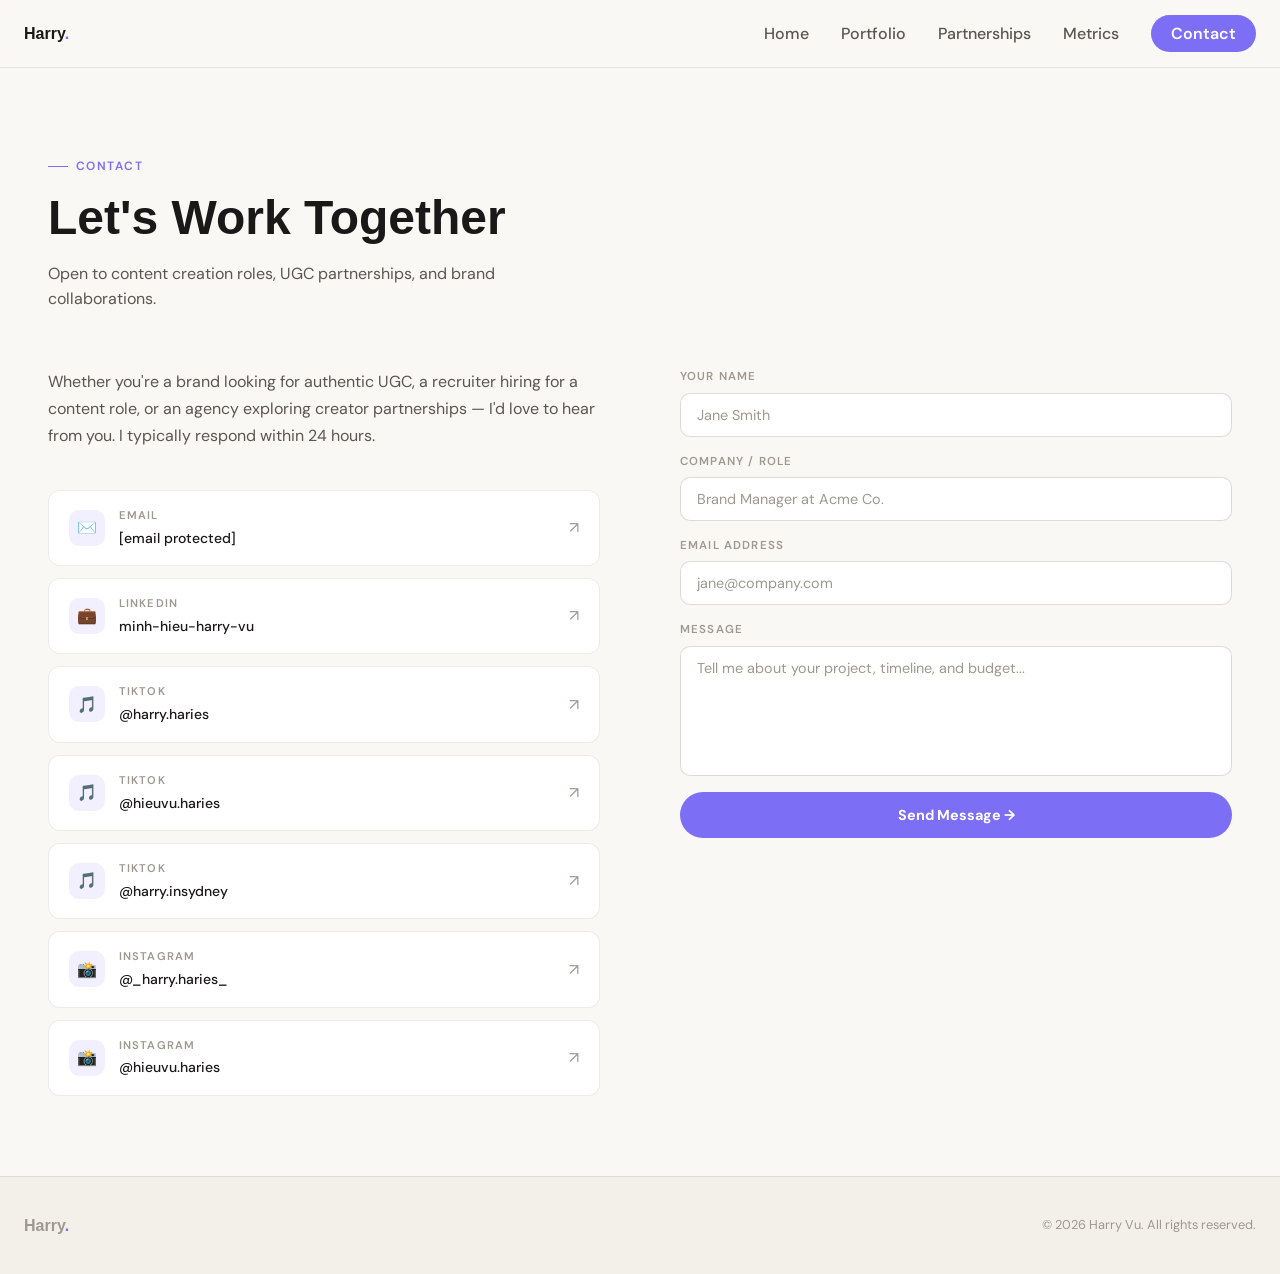
==== commit d20ec46f: "Add files via upload" ====
--- a/contact.html
+++ b/contact.html
@@ -172,4 +172,8 @@
       <span class="footer__logo">Harry<span>.</span></span>
       <span class="footer__copy">© <span id="yr"></span> Harry Vu. All rights reserved.</span>
     </div>
-  </f+  </footer>
+  <script src="main.js"></script>
+  <script>document.getElementById('yr').textContent = new Date().getFullYear();</script>
+</body>
+</html>
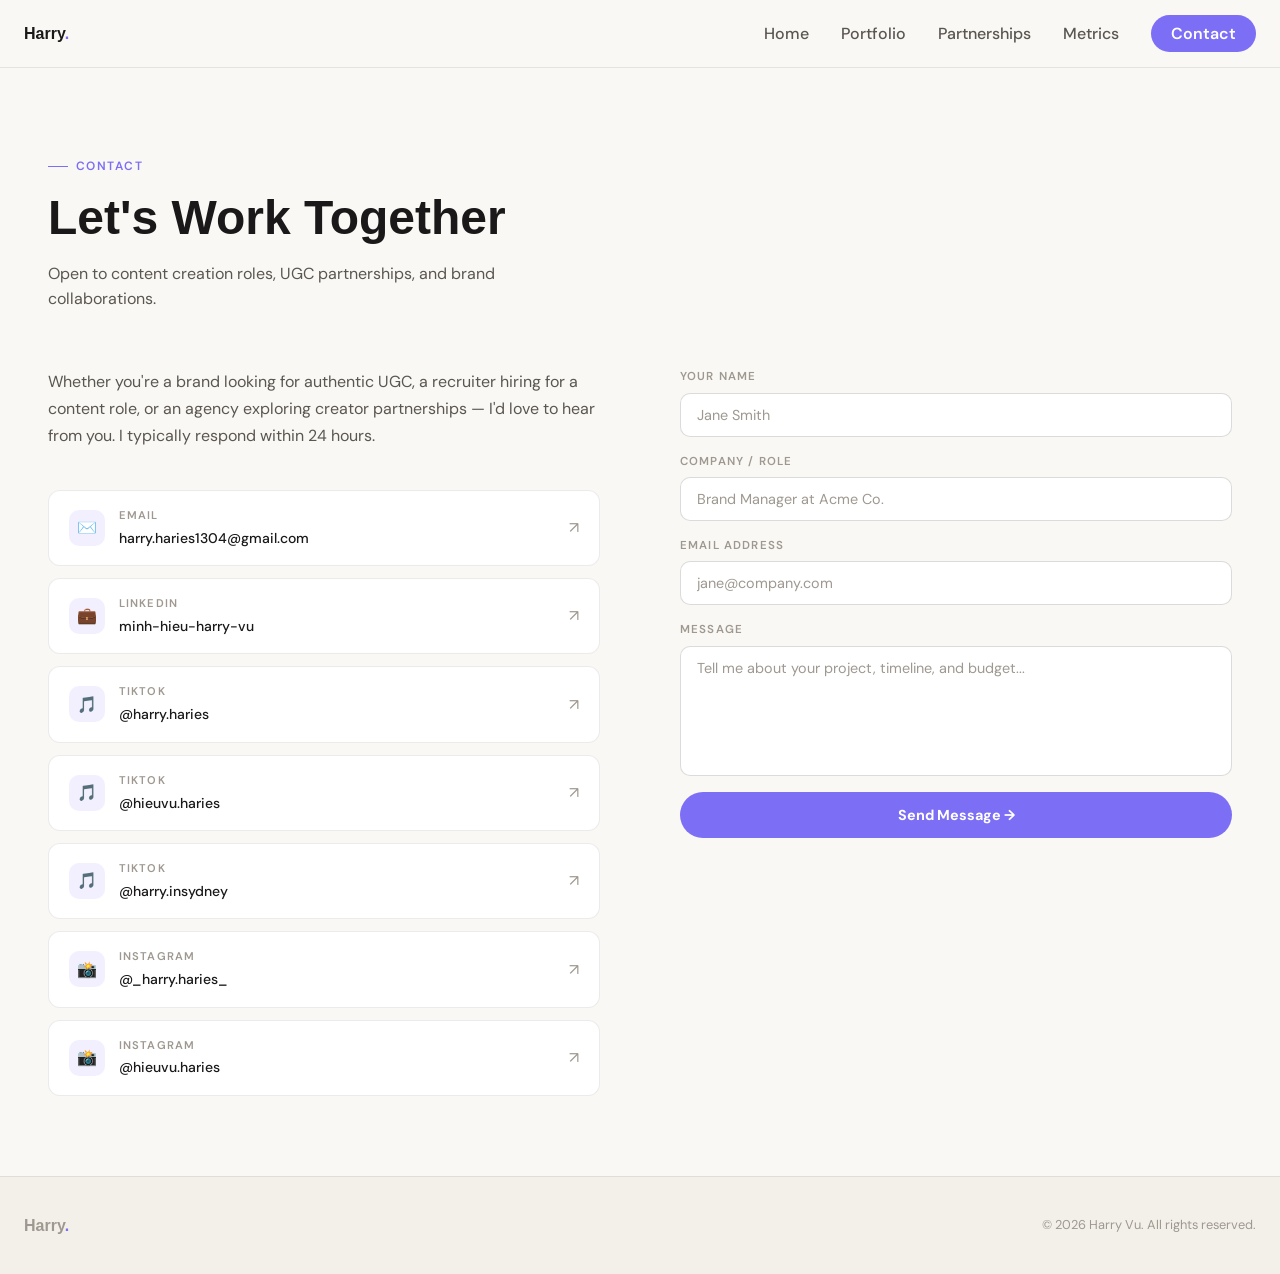
==== commit 94c8e69f: "Add files via upload" ====
--- a/contact.html
+++ b/contact.html
@@ -57,11 +57,11 @@
 
             <!-- Email -->
             <!-- === UPDATE: Replace email address if different === -->
-            <a href="/cdn-cgi/l/email-protection#492420272121202c3c3f3c67787a797d092e24282025672a2624" class="contact-link">
+            <a href="mailto:harry.haries1304@gmail.com" class="contact-link">
               <div class="contact-link__icon">✉️</div>
               <div class="contact-link__text">
                 <div class="contact-link__platform">Email</div>
-                <div class="contact-link__value"><span class="__cf_email__" data-cfemail="deb3b7b0b6b6b7bbaba8abf0efedeeea9eb9b3bfb7b2f0bdb1b3">[email&#160;protected]</span></div>
+                <div class="contact-link__value">harry.haries1304@gmail.com</div>
               </div>
               <span class="contact-link__arrow">↗</span>
             </a>
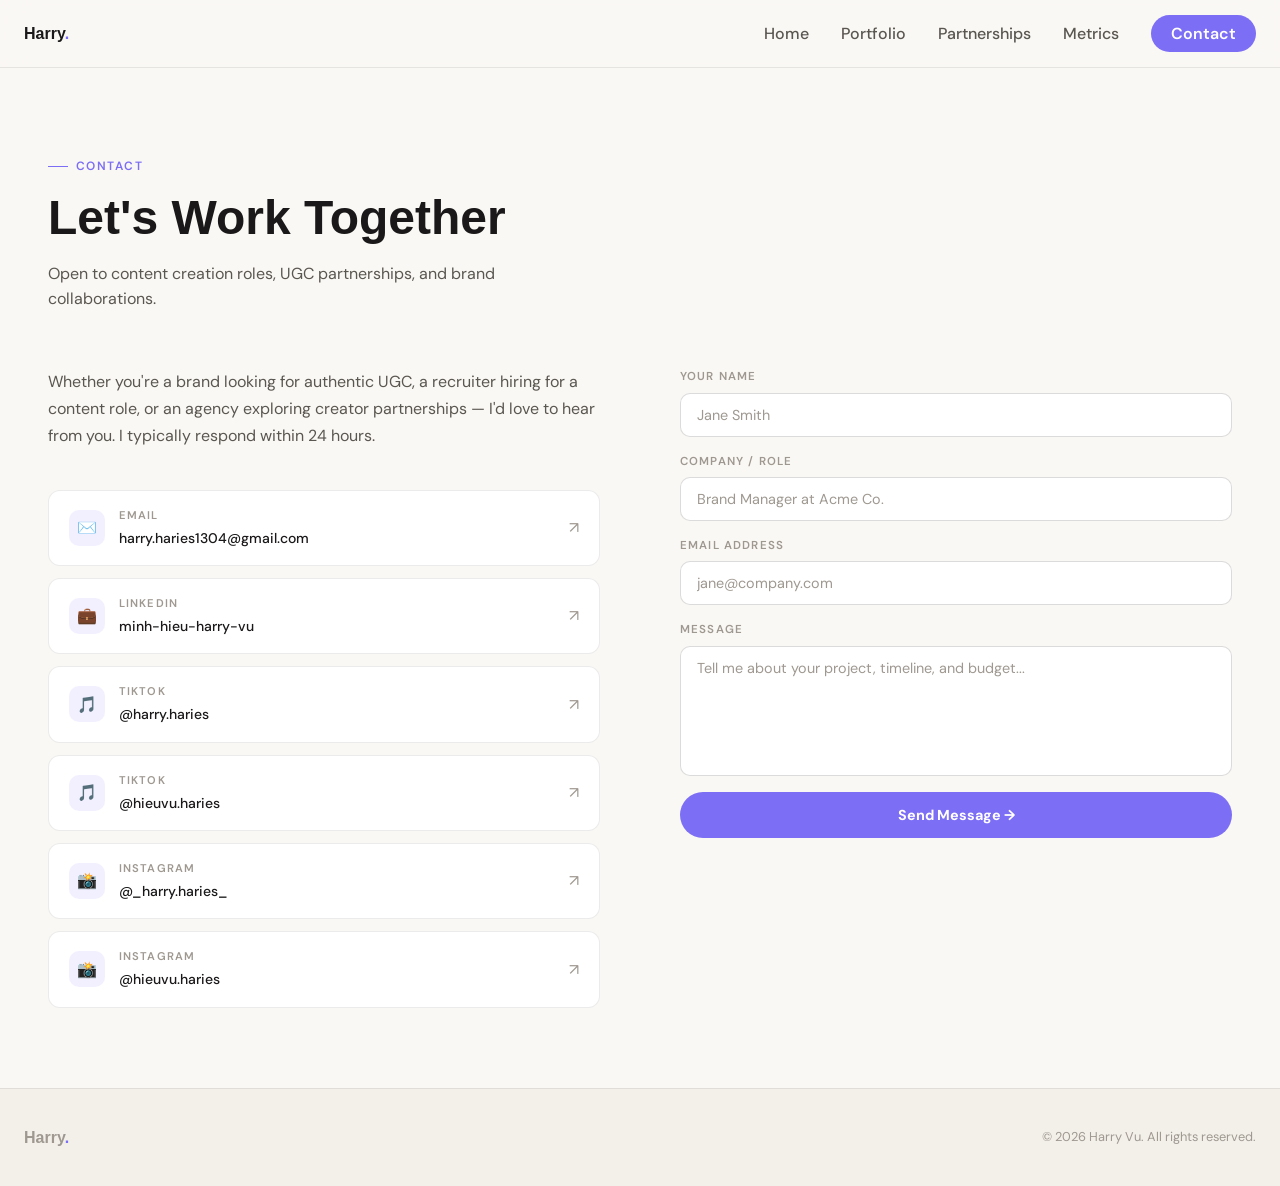
==== commit 1d839090: "Add files via upload" ====
--- a/contact.html
+++ b/contact.html
@@ -96,15 +96,6 @@
               <span class="contact-link__arrow">↗</span>
             </a>
 
-            <a href="https://www.tiktok.com/@harry.insydney" target="_blank" rel="noopener" class="contact-link">
-              <div class="contact-link__icon">🎵</div>
-              <div class="contact-link__text">
-                <div class="contact-link__platform">TikTok</div>
-                <div class="contact-link__value">@harry.insydney</div>
-              </div>
-              <span class="contact-link__arrow">↗</span>
-            </a>
-
             <!-- Instagram -->
             <a href="https://www.instagram.com/_harry.haries_/" target="_blank" rel="noopener" class="contact-link">
               <div class="contact-link__icon">📸</div>
